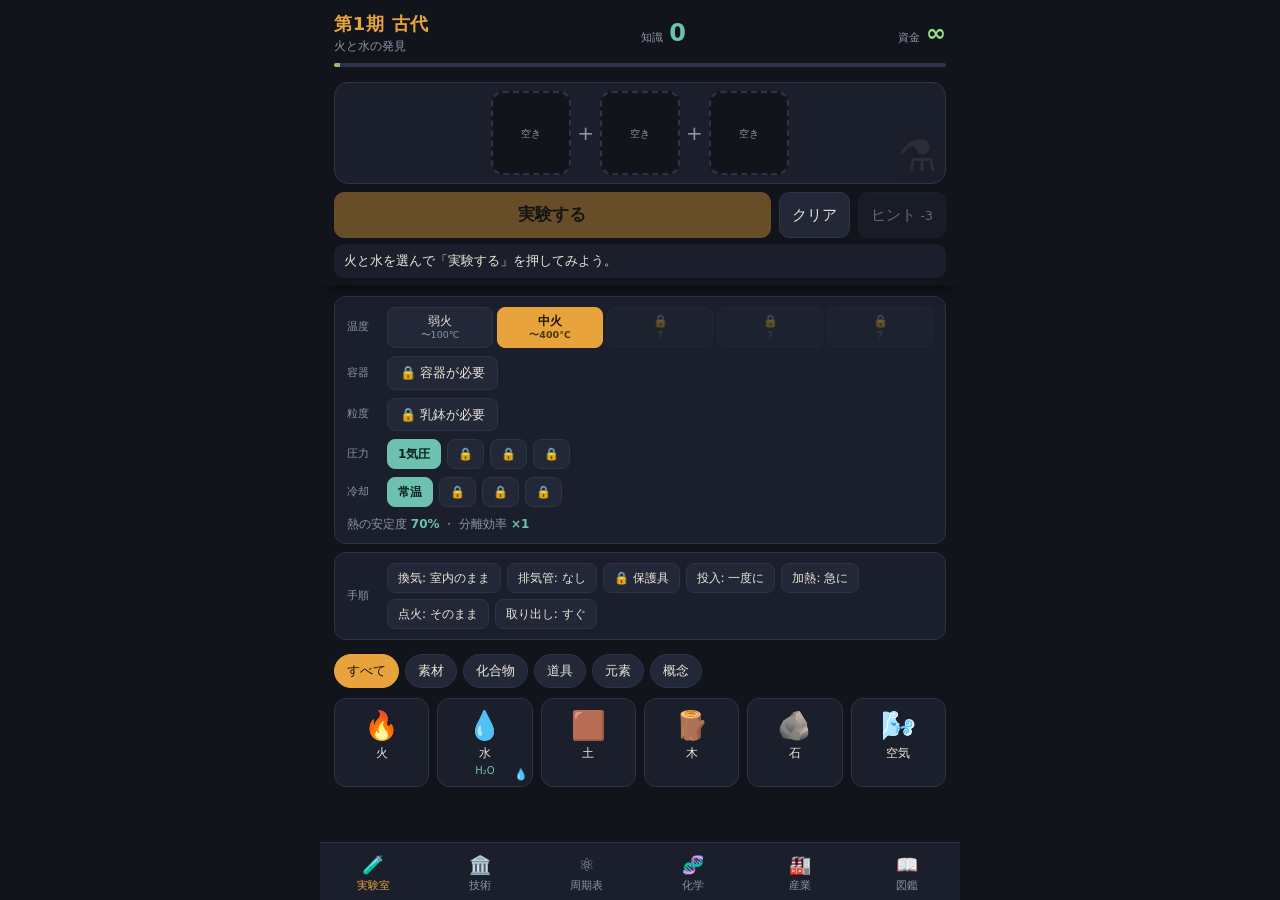
==== index.html @ 98a18be1 "Add comprehensive descriptions of industrial and everyday uses for elements, compounds, and material" ====
<!doctype html>
<html lang="ja">
<head>
<meta charset="utf-8">
<meta name="viewport" content="width=device-width, initial-scale=1, viewport-fit=cover, user-scalable=no">
<meta name="theme-color" content="#12141c">
<meta name="apple-mobile-web-app-capable" content="yes">
<meta name="apple-mobile-web-app-status-bar-style" content="black-translucent">
<title>Elements of Discovery</title>
<link rel="manifest" href="manifest.json">
<link rel="icon" href="icon.svg" type="image/svg+xml">
<link rel="stylesheet" href="style.css">
</head>
<body>
<header id="top">
  <div class="brand">
    <div class="era" id="eraName"></div>
    <div class="era-sub" id="eraSub"></div>
  </div>
  <div class="pt"><span>知識</span><b id="pt">0</b></div>
  <div class="pt gold"><span>資金</span><b id="goldChip">∞</b></div>
  <div class="bar"><i id="eraBar"></i></div>
</header>

<main>
  <section id="tab-lab" class="panel">
    <div class="labtop" id="labtop">
      <div class="bench" id="bench">
        <div class="slots" id="slots"></div>
        <div class="flask" id="flask" aria-hidden="true">⚗️</div>
      </div>
      <div class="actions">
        <button id="btnRun" class="primary">実験する</button>
        <button id="btnClear">クリア</button>
        <button id="btnHint">ヒント <small>-3</small></button>
      </div>
      <div class="log" id="log"></div>
    </div>
    <div class="cond" id="cond"></div>
    <div class="cond proc" id="proc"></div>
    <div class="chips" id="chips"></div>
    <div class="grid" id="inv"></div>
  </section>

  <section id="tab-tech" class="panel" hidden>
    <p class="lead">発見した知識を使って、新しい探索や道具を開放しよう。</p>
    <div id="techList"></div>
  </section>

  <section id="tab-table" class="panel" hidden>
    <div class="lead" id="tableLead"></div>
    <div id="tableWrap"></div>
  </section>

  <section id="tab-mol" class="panel" hidden>
    <div id="molBody"></div>
  </section>

  <section id="tab-ind" class="panel" hidden>
    <div id="indBody"></div>
  </section>

  <section id="tab-codex" class="panel" hidden>
    <div class="lead" id="codexCount"></div>
    <div id="codex"></div>
    <div id="fxSettings"></div>
    <button id="btnCheat" class="cheat"></button>
    <!-- ADMIN-LINK-START: 管理者用リンク。公開版では、この3行(コメントとリンク)を削除する -->
    <a id="adminLink" class="adminlink" href="admin.html" target="_blank" rel="noopener">🛠 管理者ビューを開く(反応・生成リスト/ツリー図)</a>
    <!-- ADMIN-LINK-END -->
    <button id="btnExport" class="cheat">セーブデータを書き出す(JSON)</button>
    <button id="btnReset" class="danger">セーブデータを消去</button>
  </section>
</main>

<nav id="tabs">
  <button data-tab="lab" class="on">🧪<span>実験室</span></button>
  <button data-tab="tech" >🏛️<span>技術</span></button>
  <button data-tab="table">⚛️<span>周期表</span></button>
  <button data-tab="mol">🧬<span>化学</span></button>
  <button data-tab="ind">🏭<span>産業</span></button>
  <button data-tab="codex">📖<span>図鑑</span></button>
</nav>

<div id="modal" class="modal" hidden>
  <div class="card" id="card"></div>
</div>
<div id="toast" class="toast" hidden></div>

<script src="data.js"></script>
<script src="elements.js"></script>
<script src="elements_extra.js"></script>
<script src="elements_compounds.js"></script>
<script src="elements_safety.js"></script>
<script src="elements_phases.js"></script>
<script src="elements_distill.js"></script>
<script src="elements_electric.js"></script>
<script src="elements_cells.js"></script>
<script src="molviz.js"></script>
<script src="elements_organic.js"></script>
<script src="elements_chem.js"></script>
<script src="elements_dyn.js"></script>
<script src="elements_yield.js"></script>
<script src="elements_yield2.js"></script>
<script src="elements_why.js"></script>
<script src="elements_market.js"></script>
<script src="elements_uses.js"></script>
<script src="elements_era.js"></script>
<script src="elements_more.js"></script>
<script src="elements_inorg.js"></script>
<script src="elements_org2.js"></script>
<script src="elements_bio.js"></script>
<script src="elements_org3.js"></script>
<script src="elements_inorg2.js"></script>
<script src="elements_adv.js"></script>
<script src="elements_nat.js"></script>
<script src="fx.js"></script>
<script src="chemui.js"></script>
<script src="dynui.js"></script>
<script src="game.js"></script>
<script src="industry.js"></script>
<script>
(function () {
  var top = document.getElementById("top");
  function set() { document.documentElement.style.setProperty("--hdr", top.offsetHeight + "px"); }
  set(); window.addEventListener("resize", set); window.addEventListener("load", set);
  if (window.ResizeObserver) new ResizeObserver(set).observe(top);
})();
</script>
</body>
</html>
---- style.css ----
:root {
  --bg: #12141c; --panel: #1b1f2b; --panel2: #232838; --line: #2d3348;
  --text: #ece6d8; --dim: #8d93a8; --accent: #e8a33d; --accent2: #6ec1b0; --danger: #d86060;
  --sat: env(safe-area-inset-top); --sab: env(safe-area-inset-bottom);
}
* { box-sizing: border-box; -webkit-tap-highlight-color: transparent; }
html, body { margin: 0; background: var(--bg); color: var(--text); }
body {
  font-family: -apple-system, "Hiragino Sans", "Yu Gothic UI", "Noto Sans JP", system-ui, sans-serif;
  font-size: 15px; line-height: 1.5; max-width: 640px; margin: 0 auto; min-height: 100vh;
  padding: calc(var(--sat) + 76px) 14px calc(var(--sab) + 80px);
  user-select: none; -webkit-user-select: none;
}
[hidden] { display: none !important; }
button { font: inherit; color: inherit; border: 1px solid var(--line); background: var(--panel2); border-radius: 10px; padding: 10px 14px; cursor: pointer; }
button:active { transform: scale(.97); }
button:disabled { opacity: .4; cursor: default; }
button.primary { background: var(--accent); color: #1a1405; border-color: var(--accent); font-weight: 700; }
button.danger { color: var(--danger); background: transparent; margin-top: 28px; width: 100%; }

#top { position: fixed; top: 0; left: 50%; transform: translateX(-50%); width: 100%; max-width: 640px; z-index: 5;
  background: linear-gradient(var(--bg) 80%, transparent); padding: calc(var(--sat) + 10px) 14px 14px;
  display: flex; align-items: center; justify-content: space-between; flex-wrap: wrap; }
.era { font-size: 18px; font-weight: 700; color: var(--accent); letter-spacing: .04em; }
.era-sub { font-size: 12px; color: var(--dim); }
.pt { text-align: right; } .pt span { font-size: 11px; color: var(--dim); margin-right: 6px; } .pt b { font-size: 24px; color: var(--accent2); }
.bar { flex-basis: 100%; height: 4px; background: var(--line); border-radius: 4px; margin-top: 8px; overflow: hidden; }
.bar i { display: block; height: 100%; width: 0; background: linear-gradient(90deg, var(--accent), var(--accent2)); transition: width .5s; }

.bench { background: var(--panel); border: 1px solid var(--line); border-radius: 16px; padding: 16px; position: relative; overflow: hidden; }
.slots { display: flex; gap: 10px; justify-content: center; align-items: center; position: relative; z-index: 1; }
.slot { width: 88px; height: 88px; border: 2px dashed var(--line); border-radius: 14px; display: flex; flex-direction: column; align-items: center; justify-content: center; background: var(--bg); font-size: 30px; cursor: pointer; }
.slot small { font-size: 11px; color: var(--dim); }
.slot.filled { border-style: solid; border-color: var(--accent); }
.plus { color: var(--dim); font-size: 20px; }
.flask { position: absolute; right: 8px; bottom: -6px; font-size: 60px; opacity: .08; pointer-events: none; }
.bench.working { animation: glow 1.2s ease; }
.bench.working .flask { opacity: .5; animation: bubble .4s infinite alternate; }
@keyframes glow { 0%,100% { box-shadow: 0 0 0 transparent; } 50% { box-shadow: 0 0 30px #e8a33d66; } }
@keyframes bubble { from { transform: translateY(0) rotate(-6deg); } to { transform: translateY(-8px) rotate(6deg); } }

.actions { display: flex; gap: 8px; margin: 12px 0; }
.actions .primary { flex: 1; font-size: 17px; }
.log { background: var(--panel); border-radius: 12px; padding: 10px 14px; min-height: 64px; max-height: 120px; overflow-y: auto; font-size: 13.5px; color: var(--dim); }
.log p { margin: 3px 0; } .log p:first-child { color: var(--text); }
.chips { display: flex; gap: 6px; margin: 14px 0 10px; overflow-x: auto; }
.chips button { padding: 6px 12px; border-radius: 99px; font-size: 13px; white-space: nowrap; }
.chips button.on { background: var(--accent); color: #1a1405; border-color: var(--accent); }
.grid { display: grid; grid-template-columns: repeat(auto-fill, minmax(92px, 1fr)); gap: 8px; }
.item { background: var(--panel); border: 1px solid var(--line); border-radius: 12px; padding: 10px 4px 8px; text-align: center; position: relative; cursor: pointer; }
.item:active { transform: scale(.95); }
.item .e { font-size: 28px; line-height: 1.2; }
.item .n { font-size: 12px; margin-top: 2px; }
.item .sym { position: absolute; top: 4px; left: 6px; font-size: 10px; color: var(--accent2); font-weight: 700; }
.item .new { position: absolute; top: 4px; right: 6px; width: 8px; height: 8px; border-radius: 50%; background: var(--accent); }
.item.tool { border-color: #4b6a9a; } .item.concept { border-color: #7c5aa8; } .item.element { border-color: #3e8a7a; }

.panel .lead { color: var(--dim); font-size: 13px; margin: 4px 0 12px; }
.tech { background: var(--panel); border: 1px solid var(--line); border-radius: 14px; padding: 12px 14px; margin-bottom: 10px; }
.tech h3 { margin: 0 0 2px; font-size: 15px; display: flex; justify-content: space-between; gap: 8px; }
.tech p { margin: 2px 0 8px; color: var(--dim); font-size: 13px; }
.tech .gr { font-size: 12px; color: var(--accent2); margin-bottom: 8px; }
.tech.done { opacity: .55; }
.tech button { width: 100%; }
.eragrp { margin: 18px 0 8px; font-weight: 700; color: var(--accent); display: flex; justify-content: space-between; }
.eragrp small { color: var(--dim); font-weight: 400; }
.cx { display: flex; gap: 12px; background: var(--panel); border-radius: 12px; padding: 10px 12px; margin-bottom: 6px; align-items: center; }
.cx .e { font-size: 28px; width: 38px; text-align: center; }
.cx h4 { margin: 0; font-size: 14px; } .cx p { margin: 0; font-size: 12px; color: var(--dim); }
.cx .how { color: var(--accent2); }
.cx.unk { opacity: .35; }

nav#tabs { position: fixed; bottom: 0; left: 50%; transform: translateX(-50%); width: 100%; max-width: 640px; display: flex; background: var(--panel); border-top: 1px solid var(--line); padding-bottom: var(--sab); z-index: 5; }
nav#tabs button { flex: 1; border: 0; border-radius: 0; background: transparent; font-size: 20px; padding: 8px 0 6px; display: flex; flex-direction: column; align-items: center; color: var(--dim); }
nav#tabs button span { font-size: 11px; }
nav#tabs button.on { color: var(--accent); }
nav#tabs .badge { }

.modal { position: fixed; inset: 0; background: #000b; display: flex; align-items: center; justify-content: center; padding: 20px; z-index: 20; animation: fade .25s; }
.card { background: var(--panel); border: 1px solid var(--accent); border-radius: 20px; padding: 24px 20px; width: 100%; max-width: 380px; text-align: center; animation: pop .35s; }
.card .big { font-size: 64px; line-height: 1.1; }
.card .kind { font-size: 11px; color: var(--accent2); letter-spacing: .15em; margin-top: 6px; }
.card h2 { margin: 4px 0 8px; color: var(--accent); }
.card .story { font-size: 13.5px; color: var(--text); margin: 8px 0; text-align: left; background: var(--bg); border-radius: 10px; padding: 10px 12px; }
.card .desc { font-size: 13px; color: var(--dim); text-align: left; }
.card .note { font-size: 12px; color: var(--accent2); margin: 6px 0 0; }
.card .multi { display: flex; gap: 14px; justify-content: center; flex-wrap: wrap; margin: 6px 0; }
.card .multi div { font-size: 12px; } .card .multi .big { font-size: 44px; }
.card button { margin-top: 16px; width: 100%; }
@keyframes fade { from { opacity: 0; } } @keyframes pop { from { transform: scale(.85); opacity: 0; } }
.toast { position: fixed; left: 50%; bottom: calc(var(--sab) + 80px); transform: translateX(-50%); background: var(--accent); color: #1a1405; padding: 10px 18px; border-radius: 99px; font-weight: 700; z-index: 30; max-width: 90%; text-align: center; animation: pop .3s; }

/* 実験条件 */
.cond { background: var(--panel); border: 1px solid var(--line); border-radius: 12px; padding: 10px 12px; margin-top: 10px; }
.cond .row { display: flex; gap: 6px; align-items: center; }
.cond .row + .row { margin-top: 8px; }
.cond .lbl { font-size: 11px; color: var(--dim); width: 34px; flex: none; }
.temps { display: flex; gap: 4px; flex: 1; }
.temps button { flex: 1; padding: 6px 2px; font-size: 12px; line-height: 1.25; border-radius: 8px; }
.temps button small { display: block; font-size: 9.5px; color: var(--dim); }
.temps button.on { background: var(--accent); color: #1a1405; border-color: var(--accent); font-weight: 700; }
.temps button.on small { color: #4a380f; }
.temps button.lock { opacity: .35; }
.seal { padding: 6px 12px; font-size: 13px; border-radius: 8px; }
.seal.on { background: var(--accent2); color: #08241e; border-color: var(--accent2); font-weight: 700; }

/* 周期表 */
.ptwrap { overflow-x: auto; margin: 0 -14px; padding: 0 14px 8px; }
.pt-grid { display: grid; grid-template-columns: repeat(18, 34px); grid-auto-rows: 38px; gap: 2px; width: max-content; }
.pcell { border-radius: 4px; background: var(--panel); border: 1px solid var(--line); font-size: 11px; font-weight: 700; display: flex; flex-direction: column; align-items: center; justify-content: center; line-height: 1.1; color: #5c627a; position: relative; padding: 0; }
.pcell i { position: absolute; top: 1px; left: 2px; font-size: 7px; font-style: normal; font-weight: 400; }
.pcell.got { color: #101010; cursor: pointer; border-color: transparent; }
.pcell.pred { border-style: dashed; border-color: var(--accent); }
.pcell.got.alkali { background: #e8836f; } .pcell.got.alkaline { background: #e8a85a; } .pcell.got.trans { background: #d8c46a; }
.pcell.got.post { background: #9fc88a; } .pcell.got.metalloid { background: #6ec1b0; } .pcell.got.nonmetal { background: #7db8e8; }
.pcell.got.halogen { background: #a99be0; } .pcell.got.noble { background: #d68fd0; } .pcell.got.lanth, .pcell.got.actin { background: #c9b0a0; }
.legend { display: flex; flex-wrap: wrap; gap: 4px 10px; font-size: 11px; color: var(--dim); margin: 8px 0; }
.legend b { display: inline-block; width: 10px; height: 10px; border-radius: 2px; margin-right: 4px; vertical-align: -1px; }
.free-el { display: grid; grid-template-columns: repeat(auto-fill, minmax(72px, 1fr)); gap: 8px; }
.free-el .pcell { height: 64px; font-size: 14px; background: var(--panel2); color: var(--text); border-color: var(--line); cursor: pointer; }
.free-el .pcell small { font-size: 10px; font-weight: 400; color: var(--dim); }
.card .reqs { font-size: 12px; color: var(--dim); margin-top: 6px; }
.card { max-height: 88vh; overflow-y: auto; }

.slot { position: relative; }
.slot .sbody { display: flex; flex-direction: column; align-items: center; width: 100%; line-height: 1.1; }
.stp { display: flex; align-items: center; gap: 6px; margin-top: 4px; font-size: 13px; }
.stp b { width: 24px; height: 22px; border-radius: 6px; background: var(--panel2); border: 1px solid var(--line); text-align: center; line-height: 20px; font-weight: 700; cursor: pointer; }
.stp b:active { background: var(--accent); color: #1a1405; }
.stp span { min-width: 12px; text-align: center; color: var(--accent); font-weight: 700; }
.slot { width: 96px; height: 104px; }
.slot { width: 84px; height: 100px; } .slots { gap: 6px; } .stp { gap: 3px; } .stp b { width: 22px; }

button.cheat { width: 100%; margin-top: 20px; color: var(--dim); }
button.cheat.on { color: #1a1405; background: var(--accent); border-color: var(--accent); font-weight: 700; }
.cx.unk2 { opacity: .55; }

h3.sec { margin: 18px 0 8px; font-size: 14px; color: var(--accent); }
.eqline { background: var(--panel); border-radius: 12px; padding: 10px 12px; margin-bottom: 8px; }
.eqname { font-size: 12px; color: var(--dim); margin-bottom: 4px; }
.eqchain { display: flex; flex-wrap: wrap; gap: 4px 2px; align-items: center; }
.eqchain i { color: var(--dim); font-style: normal; padding: 0 2px; }
.eq { font-size: 12.5px; padding: 3px 8px; border-radius: 99px; border: 1px solid var(--line); }
.eq.on { border-color: var(--accent2); color: var(--text); } .eq.on.base { opacity: .7; }
.eq.off { color: var(--dim); opacity: .6; }

.perf { margin-top: 8px; font-size: 12px; color: var(--dim); }
.perf b { color: var(--accent2); }
.perf.box { background: var(--panel); border-radius: 12px; padding: 10px 12px; margin: 0 0 8px; }
.eq em { font-style: normal; font-size: 10.5px; color: var(--accent2); margin-left: 4px; }

.item.compound { border-color: #b0803c; }
.item .f { font-size: 10px; color: var(--accent2); margin-top: 1px; }

.cond.proc { margin-top: 8px; }
.chipset { display: flex; flex-wrap: wrap; gap: 6px; flex: 1; }
.chipset .seal { padding: 5px 10px; font-size: 12px; }
.hzline { margin-top: 8px; font-size: 12px; color: #e8b27a; }
.item .hz { position: absolute; left: 4px; bottom: 3px; font-size: 9px; letter-spacing: -1px; }

.stline { font-size: 12.5px; color: var(--accent2); margin-bottom: 8px; line-height: 1.6; }
.item .st { position: absolute; right: 4px; bottom: 3px; font-size: 11px; }

.still { background: var(--bg); border: 1px solid var(--accent2); border-radius: 12px; padding: 10px 12px; margin-bottom: 10px; }
.still .stt { font-weight: 700; color: var(--accent2); margin-bottom: 6px; font-size: 13.5px; }
.dial { display: flex; align-items: center; gap: 6px; flex: 1; }
.dial button { padding: 6px 10px; font-size: 13px; }
.dial b { flex: 1; text-align: center; font-size: 18px; color: var(--accent); }
button.mini { padding: 3px 8px; font-size: 11px; margin-left: 6px; }

.still.elec { border-color: var(--accent); }
.still.elec .stt { color: var(--accent); }

/* 分子 */
.molsvg { width: 100%; height: auto; max-height: 240px; color: var(--text); }
.msub { margin-top: 0; }
.molgrid { display: grid; grid-template-columns: repeat(auto-fill, minmax(96px, 1fr)); gap: 8px; }
.moltile { padding: 10px 4px; text-align: center; background: var(--panel); border-radius: 12px; }
.moltile .e { font-size: 24px; } .moltile .n { font-size: 12px; } .moltile .f { font-size: 11px; color: var(--accent2); }
.mname { margin: 10px 0 6px; font-size: 18px; color: var(--accent); } .mname small { font-size: 13px; color: var(--accent2); margin-left: 6px; }
.molbox { background: var(--bg); border: 1px solid var(--line); border-radius: 14px; padding: 8px; margin: 8px 0; text-align: center; }
.molbox.small .molsvg { max-height: 150px; } .cap { font-size: 11px; color: var(--dim); }
.mmeta { display: flex; gap: 12px; font-size: 12px; color: var(--dim); margin-bottom: 8px; }
.mdesc { font-size: 13px; color: var(--text); margin: 6px 0; } h4 { margin: 14px 0 6px; font-size: 14px; color: var(--accent); } h4 small { color: var(--dim); font-weight: 400; }
.btable { width: 100%; border-collapse: collapse; font-size: 12px; } .btable th, .btable td { padding: 5px 4px; border-bottom: 1px solid var(--line); text-align: left; } .btable th { color: var(--dim); font-weight: 400; }
.bchip { display: inline-block; font-size: 10.5px; padding: 1px 7px; border-radius: 99px; border: 1px solid var(--line); white-space: nowrap; }
.bchip.covalent { color: #7db8e8; border-color: #7db8e8; } .bchip.polar { color: #6ec1b0; border-color: #6ec1b0; } .bchip.ionic { color: #e8a33d; border-color: #e8a33d; }
.bchip.metallic { color: #e8923d; border-color: #e8923d; } .bchip.coordinate { color: #b583e8; border-color: #b583e8; }
.shapes { font-size: 12.5px; color: var(--text); line-height: 1.7; }
.sibs { display: flex; flex-wrap: wrap; gap: 6px; } .sib { font-size: 12.5px; padding: 5px 10px; border-radius: 99px; } .sib.off { color: var(--dim); border: 1px dashed var(--line); }
.back { margin: 4px 0; }
.bondcard, .famcard, .entool { background: var(--panel); border: 1px solid var(--line); border-radius: 14px; padding: 12px 14px; margin-bottom: 10px; }
.bondcard h4, .famcard h4 { margin-top: 0; } .bondcard.lock { opacity: .55; }
.entool .stt { font-weight: 700; color: var(--accent2); margin-bottom: 6px; font-size: 13.5px; } .entool .row { display: flex; gap: 8px; align-items: center; }
.entool select { flex: 1; padding: 6px; border-radius: 8px; background: var(--bg); color: var(--text); border: 1px solid var(--line); }
.kinds { display: flex; flex-wrap: wrap; gap: 4px; margin-bottom: 6px; } .kind { font-size: 10.5px; padding: 1px 8px; border-radius: 99px; background: var(--panel2); color: var(--accent2); }
.fmems { display: flex; flex-wrap: wrap; gap: 8px; margin-top: 8px; }
.fmem { flex: 1 1 130px; max-width: 220px; background: var(--bg); border: 1px solid var(--line); border-radius: 12px; padding: 6px; text-align: center; }
.fmem .molsvg { max-height: 110px; } .fmem.off, .fmem.txt { display: flex; flex-direction: column; justify-content: center; min-height: 100px; color: var(--dim); } .fmem .e { font-size: 28px; }
nav#tabs button { font-size: 18px; }

/* 反応式・分析・滴定・モル */
.eqcard { background: var(--panel); border: 1px solid var(--line); border-radius: 14px; padding: 12px 14px; margin-bottom: 10px; }
.eqcard h4 { margin: 0 0 4px; }
.eqline { font-size: 17px; font-weight: 700; color: var(--accent); margin: 8px 0; word-break: break-all; }
.eqrow { font-size: 12.5px; margin: 6px 0; line-height: 1.6; } .eqrow.dim { color: var(--dim); } .eqrow small { color: var(--dim); }
.esvg { max-height: 130px; }
.ionrow { display: flex; flex-wrap: wrap; gap: 4px 10px; align-items: baseline; padding: 6px 0; border-bottom: 1px solid var(--line); font-size: 13px; } .ionrow span { color: var(--accent2); } .ionrow small { color: var(--dim); }
.soltable td.sol { color: var(--dim); } .soltable td.part { color: #e8b27a; } .soltable td.ppt { color: #ff9a9a; font-weight: 700; }
.soltable td, .soltable th { font-size: 11px; }
.x-sel, .x-in { padding: 7px; border-radius: 8px; background: var(--bg); color: var(--text); border: 1px solid var(--line); font: inherit; min-width: 0; }
.x-sel { flex: 1; } .x-in { flex: 1; width: 100%; }
.entool .lbl { width: 40px; font-size: 11px; color: var(--dim); }
.anlog { margin-top: 10px; } .anrow { display: flex; gap: 10px; padding: 8px 0; border-bottom: 1px solid var(--line); font-size: 13px; } .anrow .dot { width: 14px; height: 14px; border-radius: 50%; flex: none; margin-top: 3px; border: 1px solid var(--line); }
.tflask { width: 90px; height: 90px; margin: 10px auto; border: 3px solid var(--text); border-radius: 0 0 45px 45px; position: relative; overflow: hidden; background: var(--bg); }
.tflask .liquid { position: absolute; left: 0; right: 0; bottom: 0; height: 60%; transition: background .3s; }
.titrow { display: flex; gap: 8px; align-items: center; margin: 6px 0; font-size: 13px; flex-wrap: wrap; } .titbtns { display: flex; gap: 6px; flex-wrap: wrap; margin: 6px 0; } .titbtns button { padding: 8px 10px; font-size: 13px; }

/* 溶解度・平衡・反応速度 */
.drow { display: flex; align-items: center; gap: 8px; margin: 6px 0; font-size: 12.5px; }
.dl { color: var(--dim); min-width: 74px; font-size: 11.5px; } .dr { flex: 1; accent-color: var(--accent); min-width: 0; } .dv { min-width: 74px; text-align: right; color: var(--accent2); font-size: 12px; }
.dgraph { max-height: 170px; margin: 6px 0; }
.ebar { display: flex; align-items: center; gap: 8px; margin: 4px 0; font-size: 12px; } .ebar span { width: 52px; color: var(--dim); } .ebar i { display: block; height: 12px; border-radius: 6px; min-width: 2px; transition: width .25s; } .ebar b { color: var(--text); font-weight: 600; }
.chk { display: flex; align-items: center; gap: 6px; font-size: 12.5px; }
.perf small { color: var(--dim); }

/* 反応式づくり */
.beq { display: flex; flex-wrap: wrap; gap: 6px 8px; align-items: center; margin: 12px 0; }
.bsp { display: flex; flex-direction: column; align-items: center; gap: 4px; } .bf { font-size: 18px; font-weight: 700; color: var(--accent); }
.bc { display: flex; align-items: center; gap: 4px; } .bc button { padding: 2px 8px; font-size: 14px; border-radius: 6px; } .bc b { min-width: 18px; text-align: center; font-size: 16px; }
.bplus, .barrow { font-size: 20px; color: var(--dim); }

/* 効果音・演出 */
#fxCanvas { position: fixed; inset: 0; pointer-events: none; z-index: 60; }
#fxFlash { position: fixed; inset: 0; pointer-events: none; z-index: 59; opacity: 0; }
@keyframes shk { 0%,100% { transform: translate(0,0); } 15% { transform: translate(calc(var(--shk) * -1), calc(var(--shk) * .5)); } 30% { transform: translate(var(--shk), calc(var(--shk) * -.6)); } 45% { transform: translate(calc(var(--shk) * -.8), calc(var(--shk) * .4)); } 60% { transform: translate(calc(var(--shk) * .6), calc(var(--shk) * -.3)); } 80% { transform: translate(calc(var(--shk) * -.3), 0); } }
body.shake main, body.shake header#top { animation: shk .5s; }
#fxBanner { position: fixed; left: 0; right: 0; top: 24%; text-align: center; pointer-events: none; z-index: 61; opacity: 0; }
#fxBanner .bt { font-size: 38px; font-weight: 800; letter-spacing: .15em; color: #ffd86b; text-shadow: 0 0 20px #e8a33d, 0 2px 0 #12141c; }
#fxBanner .bs { font-size: 20px; color: var(--text); margin-top: 6px; text-shadow: 0 2px 6px #000; }
#fxBanner.on { animation: bnr 3s ease-out; }
@keyframes bnr { 0% { opacity: 0; transform: scale(.6); } 12% { opacity: 1; transform: scale(1.08); } 20% { transform: scale(1); } 80% { opacity: 1; } 100% { opacity: 0; transform: translateY(-14px); } }
.ptfloat { position: fixed; z-index: 62; pointer-events: none; font-weight: 800; font-size: 22px; transform: translateX(-50%); animation: ptf 1.4s ease-out forwards; text-shadow: 0 2px 6px #000; }
.ptfloat.up { color: #6ec1b0; } .ptfloat.down { color: #ff7a7a; }
@keyframes ptf { 0% { opacity: 0; transform: translate(-50%, 0) scale(.7); } 15% { opacity: 1; transform: translate(-50%, 8px) scale(1.2); } 100% { opacity: 0; transform: translate(-50%, 54px) scale(1); } }
.bench.heat { box-shadow: inset 0 -26px 40px -26px #ff8a3066; animation: heat 1.2s ease-in-out infinite alternate; }
@keyframes heat { from { box-shadow: inset 0 -20px 36px -26px #ff8a3055; } to { box-shadow: inset 0 -34px 50px -24px #ff6a2088; } }
.bench.elec { box-shadow: inset 0 0 30px -12px #7fe7ff; animation: elec .18s steps(2) infinite; }
@keyframes elec { 0% { box-shadow: inset 0 0 26px -14px #7fe7ff88; } 100% { box-shadow: inset 0 0 36px -10px #d8f8ffaa; } }
.bench.cold { box-shadow: inset 0 0 36px -14px #8bd3ff; }
.card.fx-concept { box-shadow: 0 0 0 1px #c9a0f0, 0 0 34px 4px #c9a0f088; }
.card.fx-element { box-shadow: 0 0 0 1px #6ec1b0, 0 0 34px 4px #6ec1b088; }
.card.fx-tool { box-shadow: 0 0 0 1px #7db8e8, 0 0 28px 2px #7db8e866; }
.card.fx-compound, .card.fx-material { box-shadow: 0 0 0 1px #e8a33d, 0 0 26px 2px #e8a33d66; }
.fxbox { background: var(--panel); border: 1px solid var(--line); border-radius: 14px; padding: 12px 14px; margin-top: 16px; }
.fxbox .stt { font-weight: 700; color: var(--accent2); margin-bottom: 6px; }
.fxrow { display: flex; align-items: center; gap: 8px; margin: 6px 0; font-size: 13px; } .fxrow input[type=range] { flex: 1; accent-color: var(--accent); }
@media (prefers-reduced-motion: reduce) { .bench.heat, .bench.elec { animation: none; } }

/* 実験室の上部固定: 素材スロットと操作ボタン(と最新の結果)を、ヘッダーの下に固定する */
.labtop { position: sticky; top: calc(var(--hdr, 76px) - 12px); z-index: 4; background: var(--bg); padding: 6px 0 8px; margin: 0 -14px 6px; padding-left: 14px; padding-right: 14px; box-shadow: 0 8px 12px -8px #000c; }
.labtop .bench { padding: 8px 10px; border-radius: 14px; }
.labtop .slot { width: 80px; height: 84px; border-radius: 12px; font-size: 26px; }
.labtop .slot small { font-size: 10px; }
.labtop .stp b { width: 22px; height: 20px; line-height: 18px; }
.labtop .slots { gap: 6px; }
.labtop .flask { font-size: 44px; }
.labtop .actions { margin: 8px 0 6px; }
.labtop .actions button { padding: 9px 12px; }
.labtop .log { min-height: 0; max-height: 50px; padding: 6px 10px; font-size: 12.5px; border-radius: 10px; }
.labtop .log p { margin: 2px 0; }

.adminlink { display: block; margin-top: 16px; padding: 10px 14px; text-align: center; border: 1px dashed var(--line); border-radius: 10px; color: var(--accent2); text-decoration: none; font-size: 13px; }

.why{margin:10px 0;padding:8px 10px;border-left:3px solid var(--accent,#e8a33d);background:#ffffff0a;border-radius:6px;text-align:left;font-size:13px;line-height:1.6}.why p{margin:4px 0}.why ul{margin:4px 0 0;padding-left:18px;color:var(--dim)}.whyd summary{cursor:pointer;color:var(--accent,#e8a33d);font-size:12px}

.pt.gold b{color:#9be28f}.ind-top{display:flex;gap:8px;flex-wrap:wrap;margin-bottom:8px}.ind-top .stat{background:var(--panel);border:1px solid var(--line);border-radius:10px;padding:6px 12px}.ind-top .stat b{display:block;font-size:18px}.ind-row{display:flex;gap:6px;flex-wrap:wrap;margin:8px 0}.ind-row button.on{background:var(--accent,#e8a33d);color:#1a1405}.idx{display:flex;gap:4px;flex-wrap:wrap;margin-bottom:8px}.idx .chip{font-size:11px;padding:2px 8px;border-radius:99px;background:#2d3348}.idx .chip.ok{background:#234a3e}.idx .chip.warn{background:#5a3a2a}.warn{color:#ffb070}
.use{color:#9be28f;font-size:12.5px;margin:4px 0}.why.use{border-left-color:#9be28f}
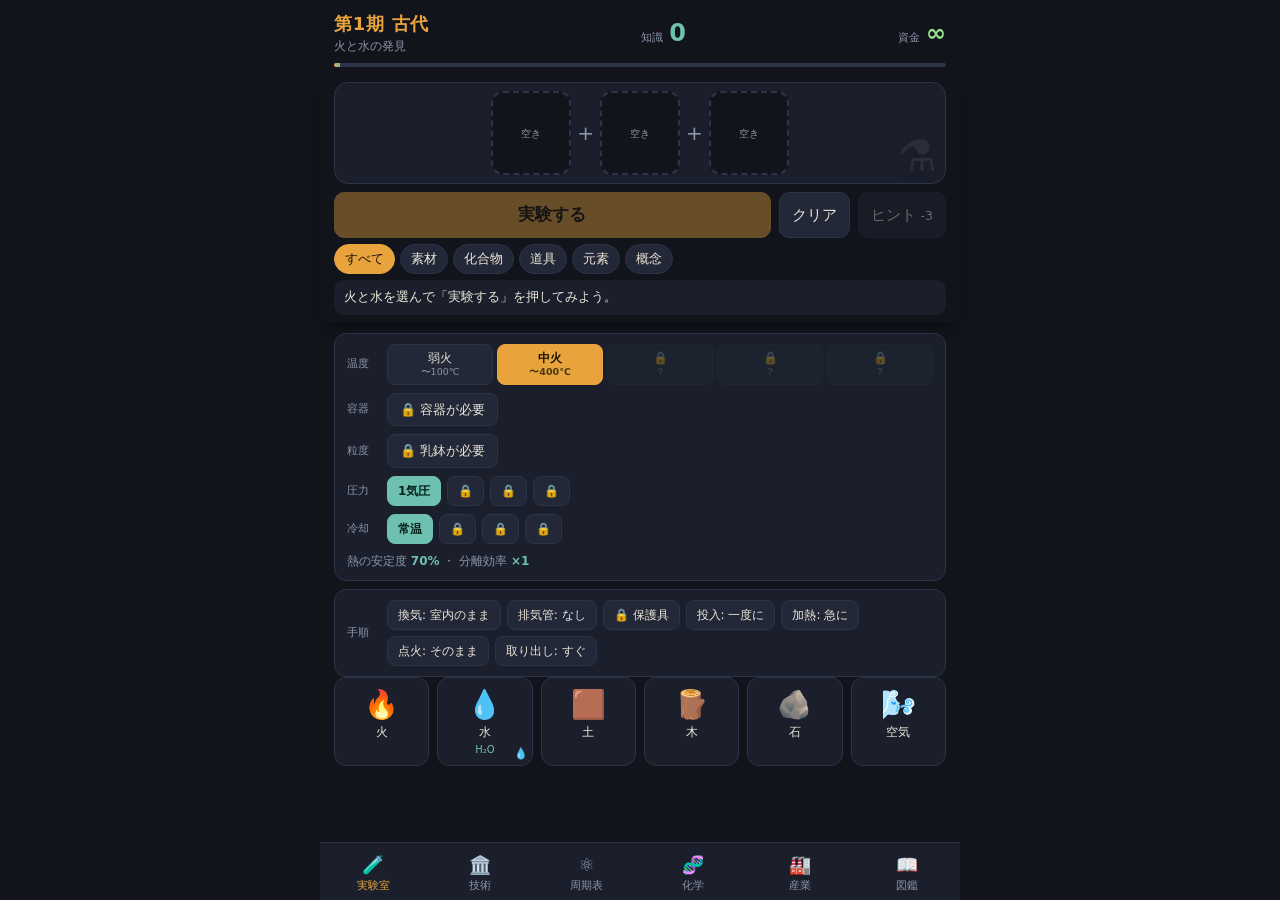
==== commit 974f6fd9: "feat: Implement draggable filter chips for inventory management" ====
--- a/index.html
+++ b/index.html
@@ -34,11 +34,11 @@
         <button id="btnClear">クリア</button>
         <button id="btnHint">ヒント <small>-3</small></button>
       </div>
+      <div class="chips" id="chips"></div>
       <div class="log" id="log"></div>
     </div>
     <div class="cond" id="cond"></div>
     <div class="cond proc" id="proc"></div>
-    <div class="chips" id="chips"></div>
     <div class="grid" id="inv"></div>
   </section>
 
@@ -104,6 +104,8 @@
 <script src="elements_yield2.js"></script>
 <script src="elements_why.js"></script>
 <script src="elements_market.js"></script>
+<script src="elements_invest.js"></script>
+<script src="elements_risk.js"></script>
 <script src="elements_uses.js"></script>
 <script src="elements_era.js"></script>
 <script src="elements_more.js"></script>
@@ -114,9 +116,25 @@
 <script src="elements_inorg2.js"></script>
 <script src="elements_adv.js"></script>
 <script src="elements_nat.js"></script>
+<script src="elements_extract.js"></script>
+<script src="elements_yield3.js"></script>
+<script src="elements_econ.js"></script>
+<script src="elements_history.js"></script>
+<script src="elements_replay.js"></script>
+<script src="elements_replay2.js"></script>
+<script src="elements_replay3.js"></script>
+<script src="elements_replay4.js"></script>
+<script src="elements_replay5.js"></script>
+<script src="elements_know.js"></script>
+<script src="elements_myth.js"></script>
+<script src="elements_myth2.js"></script>
 <script src="fx.js"></script>
 <script src="chemui.js"></script>
 <script src="dynui.js"></script>
+<script src="historyui.js"></script>
+<script src="replayui.js"></script>
+<script src="notebookui.js"></script>
+<script src="studyui.js"></script>
 <script src="game.js"></script>
 <script src="industry.js"></script>
 <script>
--- a/style.css
+++ b/style.css
@@ -276,3 +276,15 @@
 
 .pt.gold b{color:#9be28f}.ind-top{display:flex;gap:8px;flex-wrap:wrap;margin-bottom:8px}.ind-top .stat{background:var(--panel);border:1px solid var(--line);border-radius:10px;padding:6px 12px}.ind-top .stat b{display:block;font-size:18px}.ind-row{display:flex;gap:6px;flex-wrap:wrap;margin:8px 0}.ind-row button.on{background:var(--accent,#e8a33d);color:#1a1405}.idx{display:flex;gap:4px;flex-wrap:wrap;margin-bottom:8px}.idx .chip{font-size:11px;padding:2px 8px;border-radius:99px;background:#2d3348}.idx .chip.ok{background:#234a3e}.idx .chip.warn{background:#5a3a2a}.warn{color:#ffb070}
 .use{color:#9be28f;font-size:12.5px;margin:4px 0}.why.use{border-left-color:#9be28f}
+.hl{margin-top:8px}.hrow{display:flex;gap:10px;padding:6px 8px;border-left:3px solid #2d3348;margin-bottom:4px}.hrow.got{border-left-color:var(--accent,#e8a33d);background:#ffffff0a}.hy{min-width:96px;color:var(--accent,#e8a33d);font-size:12px}.hb small{color:var(--dim)}button.warnb{background:#5a3a2a;color:#ffcf9a}
+.crow{display:flex;flex-wrap:wrap;gap:8px;margin:8px 0}.cry{background:var(--panel);border:1px solid var(--line);border-radius:10px;padding:6px;text-align:center}.cry .ind-row{margin:4px 0 0;justify-content:center}.cry button{padding:2px 8px;font-size:12px}.rptb{border-collapse:collapse;width:100%;font-size:12.5px;margin:6px 0}.rptb th,.rptb td{border-bottom:1px solid var(--line);padding:4px 6px;text-align:left}.rptb th{color:var(--accent,#e8a33d)}
+.nbday{margin:10px 0 4px;color:var(--accent,#e8a33d);font-size:12px;border-bottom:1px dashed var(--line);padding-bottom:2px}.nbrow{display:flex;gap:8px;padding:5px 6px;border-left:3px solid #2d3348;margin-bottom:3px}.nbrow.nb-discover,.nbrow.nb-distill{border-left-color:#6ec1b0}.nbrow.nb-accident{border-left-color:#ff9a5a}.nbrow.nb-era{border-left-color:#e8a33d;background:#ffffff08}.nbi{font-size:16px}.nbb{flex:1;font-size:13px}.nbh{color:var(--dim);font-size:11.5px}.nbm{margin-top:3px;padding:3px 6px;background:#ffffff0a;border-radius:6px;font-size:12.5px}.nbe{font-size:11px;padding:1px 6px;margin-top:3px}.nbta{width:100%;background:var(--panel2,#232838);color:var(--text,#ece6d8);border:1px solid var(--line);border-radius:6px;padding:6px}.mcs{margin:6px 0;padding:6px 10px;border-left:3px solid #2d3348;border-radius:4px;background:#ffffff06}.mcs p{margin:2px 0}.mcs.ok{border-left-color:#6ec1b0}.mcs.warn{border-left-color:#ff9a5a}.mcs.key{border-left-color:#e8a33d;background:#e8a33d12}.mcs.now{border-left-color:#6aa6ff}
+.hilite{animation:hl 2.4s ease-out}@keyframes hl{0%,60%{box-shadow:0 0 0 3px var(--accent,#e8a33d);background:#e8a33d22}100%{box-shadow:none}}.nblinks{margin-top:3px;display:flex;flex-wrap:wrap;gap:4px}.nblinks button{font-size:11px;padding:1px 7px}.jq{margin:6px 0;padding:6px 8px;border:1px solid var(--line);border-radius:8px}.jq .ind-row{margin:4px 0}
+.ind-col{display:flex;flex-direction:column;gap:6px;margin:8px 0}.gl-opt{text-align:left;padding:8px 12px;line-height:1.4}
+.prow{display:flex;align-items:center;gap:8px;margin:4px 0}.plabel{min-width:150px;font-size:12.5px}.pbar{flex:1;height:8px;background:#2d3348;border-radius:4px;overflow:hidden}.pbar i{display:block;height:100%;background:linear-gradient(90deg,var(--accent,#e8a33d),#6ec1b0)}.pnum{min-width:72px;text-align:right;font-size:12px;color:var(--dim)}@media(max-width:480px){.plabel{min-width:110px}}
+
+.labtop .chips { margin: 0 0 6px; gap: 5px; }
+.labtop .chips button { padding: 5px 10px; font-size: 12.5px; }
+.chips button[data-f]:not([data-f="all"]) { touch-action: none; cursor: grab; user-select: none; -webkit-user-select: none; }
+.chips button.dragging { opacity: .6; transform: scale(1.08); cursor: grabbing; }
+.chips button.dropto { outline: 2px dashed var(--accent); outline-offset: 2px; }
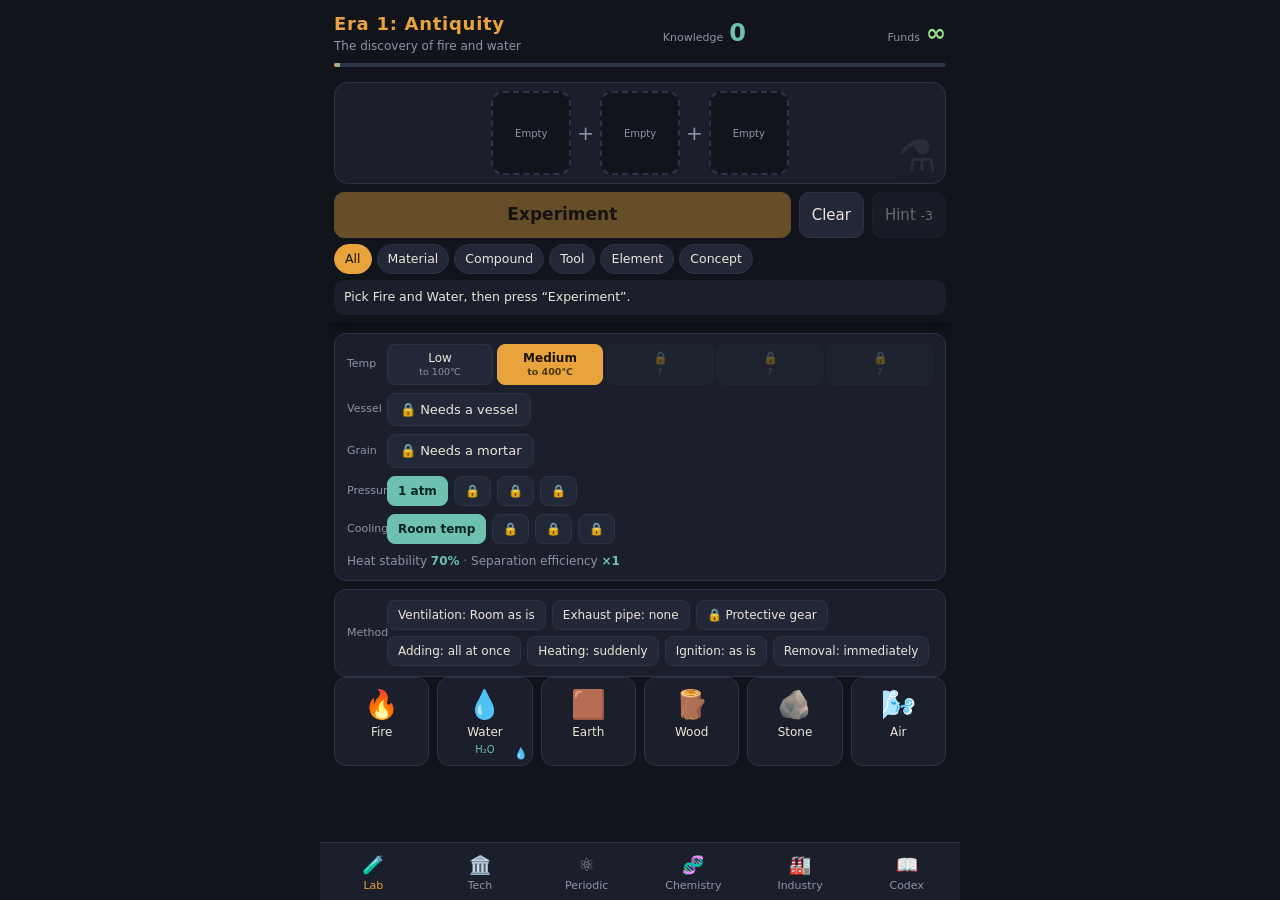
==== commit 9c5110a7: "Add English localization files for various UI components and tech descriptions - Created i18n_en_sta" ====
--- a/index.html
+++ b/index.html
@@ -10,6 +10,26 @@
 <link rel="manifest" href="manifest.json">
 <link rel="icon" href="icon.svg" type="image/svg+xml">
 <link rel="stylesheet" href="style.css">
+<script src="i18n.js"></script>
+<script src="i18n_en_base.js"></script>
+<script src="i18n_en_game.js"></script>
+<script src="i18n_en_chem.js"></script>
+<script src="i18n_en_dyn.js"></script>
+<script src="i18n_en_study.js"></script>
+<script src="i18n_en_industry.js"></script>
+<script src="i18n_en_static.js"></script>
+<script src="i18n_en_notes.js"></script>
+<script src="i18n_en_items1.js"></script>
+<script src="i18n_en_items2.js"></script>
+<script src="i18n_en_items3.js"></script>
+<script src="i18n_en_items4.js"></script>
+<script src="i18n_en_items5.js"></script>
+<script src="i18n_en_recipes1.js"></script>
+<script src="i18n_en_recipes2.js"></script>
+<script src="i18n_en_recipes3.js"></script>
+<script src="i18n_en_techs.js"></script>
+<script src="i18n_en_data.js"></script>
+<script src="i18n_en_data2.js"></script>
 </head>
 <body>
 <header id="top">
@@ -64,6 +84,7 @@
     <div class="lead" id="codexCount"></div>
     <div id="codex"></div>
     <div id="fxSettings"></div>
+    <div class="langsw" id="langSw"><span>🌐 Language / 言語</span><button data-lang="ja">日本語</button><button data-lang="en">English</button></div>
     <button id="btnCheat" class="cheat"></button>
     <!-- ADMIN-LINK-START: 管理者用リンク。公開版では、この3行(コメントとリンク)を削除する -->
     <a id="adminLink" class="adminlink" href="admin.html" target="_blank" rel="noopener">🛠 管理者ビューを開く(反応・生成リスト/ツリー図)</a>
@@ -128,6 +149,7 @@
 <script src="elements_know.js"></script>
 <script src="elements_myth.js"></script>
 <script src="elements_myth2.js"></script>
+<script src="i18n_apply.js"></script>
 <script src="fx.js"></script>
 <script src="chemui.js"></script>
 <script src="dynui.js"></script>
@@ -139,6 +161,15 @@
 <script src="industry.js"></script>
 <script>
 (function () {
+  I18N.dom(document.body); // 最初からある文言を訳す
+  document.querySelectorAll("#langSw button").forEach(function (b) {
+    if (b.dataset.lang === I18N.lang) b.classList.add("on");
+    b.onclick = function () { if (b.dataset.lang !== I18N.lang) I18N.set(b.dataset.lang); };
+  });
+})();
+</script>
+<script>
+(function () {
   var top = document.getElementById("top");
   function set() { document.documentElement.style.setProperty("--hdr", top.offsetHeight + "px"); }
   set(); window.addEventListener("resize", set); window.addEventListener("load", set);
--- a/style.css
+++ b/style.css
@@ -288,3 +288,7 @@
 .chips button[data-f]:not([data-f="all"]) { touch-action: none; cursor: grab; user-select: none; -webkit-user-select: none; }
 .chips button.dragging { opacity: .6; transform: scale(1.08); cursor: grabbing; }
 .chips button.dropto { outline: 2px dashed var(--accent); outline-offset: 2px; }
+
+.langsw { display: flex; align-items: center; gap: 8px; margin-top: 20px; padding: 8px 12px; border: 1px solid var(--line); border-radius: 10px; font-size: 13px; color: var(--dim); }
+.langsw span { flex: 1; }
+.langsw button.on { color: #1a1405; background: var(--accent); border-color: var(--accent); font-weight: 700; }
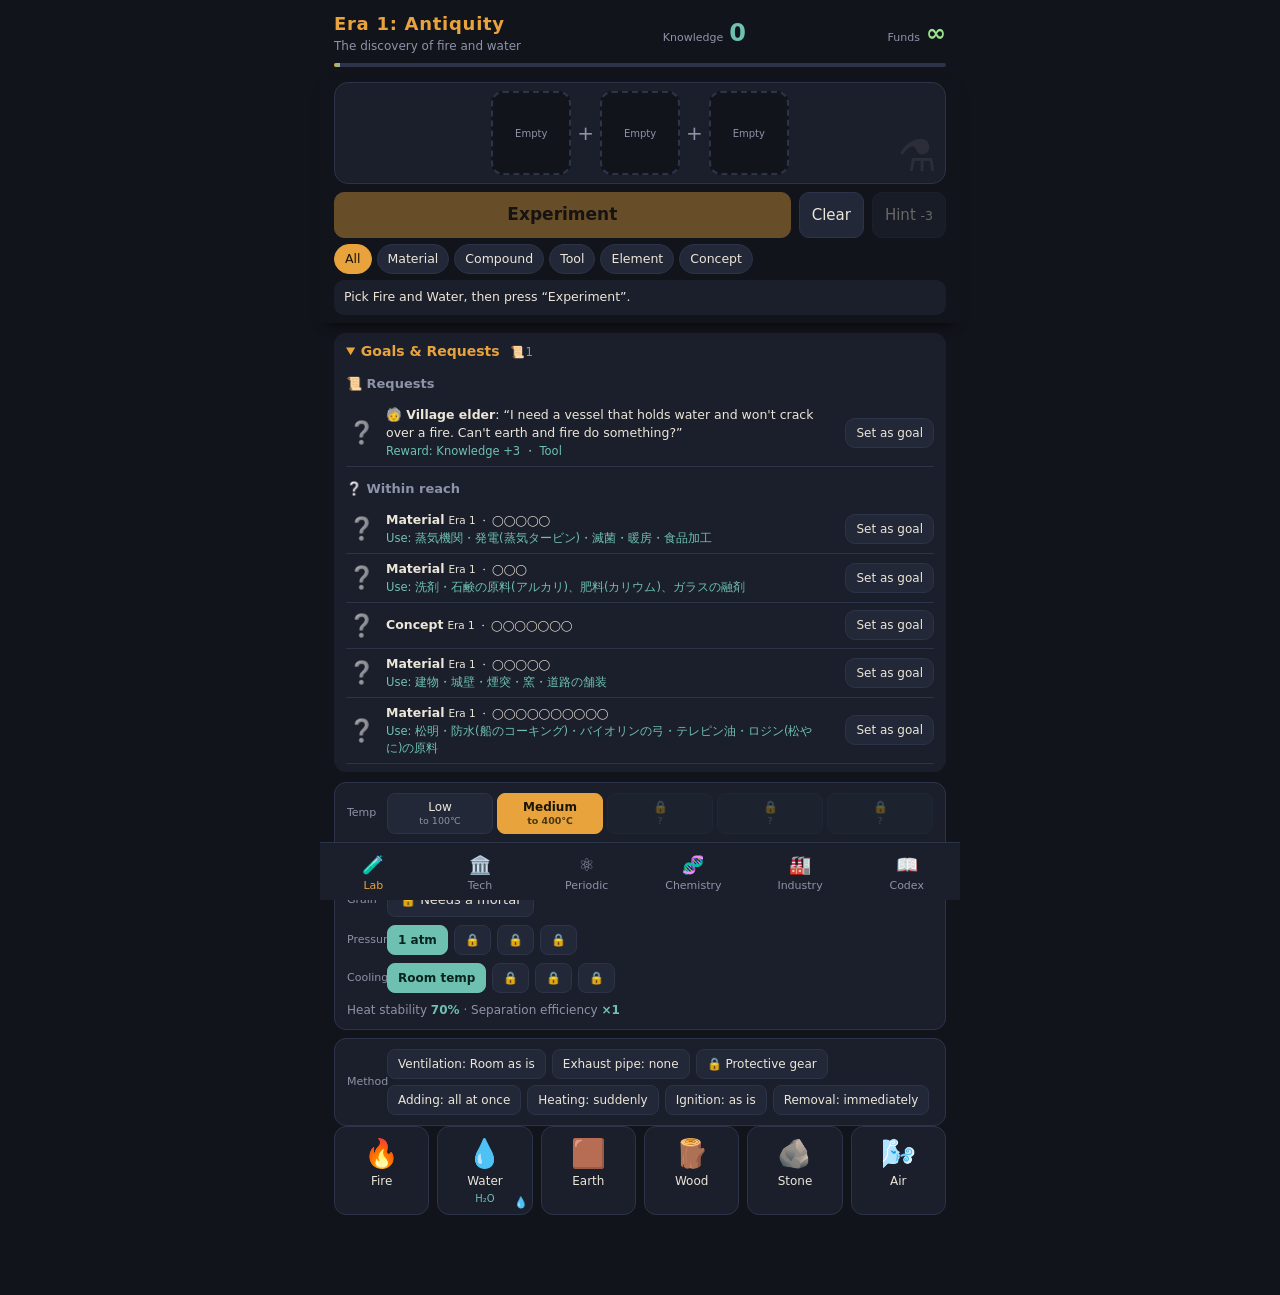
==== commit a330522b: "feat: add goals feature with requests and clues - Introduced a new goals.js file to manage goals, re" ====
--- a/index.html
+++ b/index.html
@@ -30,6 +30,7 @@
 <script src="i18n_en_techs.js"></script>
 <script src="i18n_en_data.js"></script>
 <script src="i18n_en_data2.js"></script>
+<script src="i18n_en_goals.js"></script>
 </head>
 <body>
 <header id="top">
@@ -57,6 +58,7 @@
       <div class="chips" id="chips"></div>
       <div class="log" id="log"></div>
     </div>
+    <div id="goalPanel"></div>
     <div class="cond" id="cond"></div>
     <div class="cond proc" id="proc"></div>
     <div class="grid" id="inv"></div>
@@ -159,6 +161,7 @@
 <script src="studyui.js"></script>
 <script src="game.js"></script>
 <script src="industry.js"></script>
+<script src="goals.js"></script>
 <script>
 (function () {
   I18N.dom(document.body); // 最初からある文言を訳す
--- a/style.css
+++ b/style.css
@@ -292,3 +292,18 @@
 .langsw { display: flex; align-items: center; gap: 8px; margin-top: 20px; padding: 8px 12px; border: 1px solid var(--line); border-radius: 10px; font-size: 13px; color: var(--dim); }
 .langsw span { flex: 1; }
 .langsw button.on { color: #1a1405; background: var(--accent); border-color: var(--accent); font-weight: 700; }
+
+/* 目標・依頼・手がかり */
+#btnHint.goalon::before { content: "🎯 "; }
+.gl { background: var(--panel); border-radius: 12px; padding: 8px 12px; margin: 10px 0; }
+.gl > summary { cursor: pointer; font-size: 14px; font-weight: 700; color: var(--accent); }
+.gl > summary small { color: var(--dim); font-weight: 400; margin-left: 6px; }
+.gl .sec { margin: 12px 0 6px; font-size: 13px; color: var(--dim); }
+.gl-goal { margin-top: 8px; padding: 8px 10px; border: 1px solid var(--accent); border-radius: 10px; font-size: 13px; }
+.gl-goal p { margin: 4px 0 0; font-size: 12px; color: var(--dim); } .gl-goal p.how { color: var(--accent2); }
+.gl-goal button, .gl-row button { margin-left: 8px; padding: 5px 10px; font-size: 12px; white-space: nowrap; }
+.gl-row { display: flex; gap: 10px; align-items: center; padding: 6px 0; border-bottom: 1px solid var(--line); }
+.gl-row .e { font-size: 22px; width: 30px; text-align: center; opacity: .6; }
+.gl-row > div:nth-child(2) { flex: 1; } .gl-row p { margin: 0; font-size: 12.5px; } .gl-row p.how { color: var(--accent2); font-size: 11.5px; }
+.gl-row.ok .e { opacity: 1; } .gl-row button.on { background: var(--accent); color: #1a1405; border-color: var(--accent); }
+.gl-clue { font-size: 12.5px; padding: 3px 0; } .gl-clue small { color: var(--dim); margin-left: 6px; }
